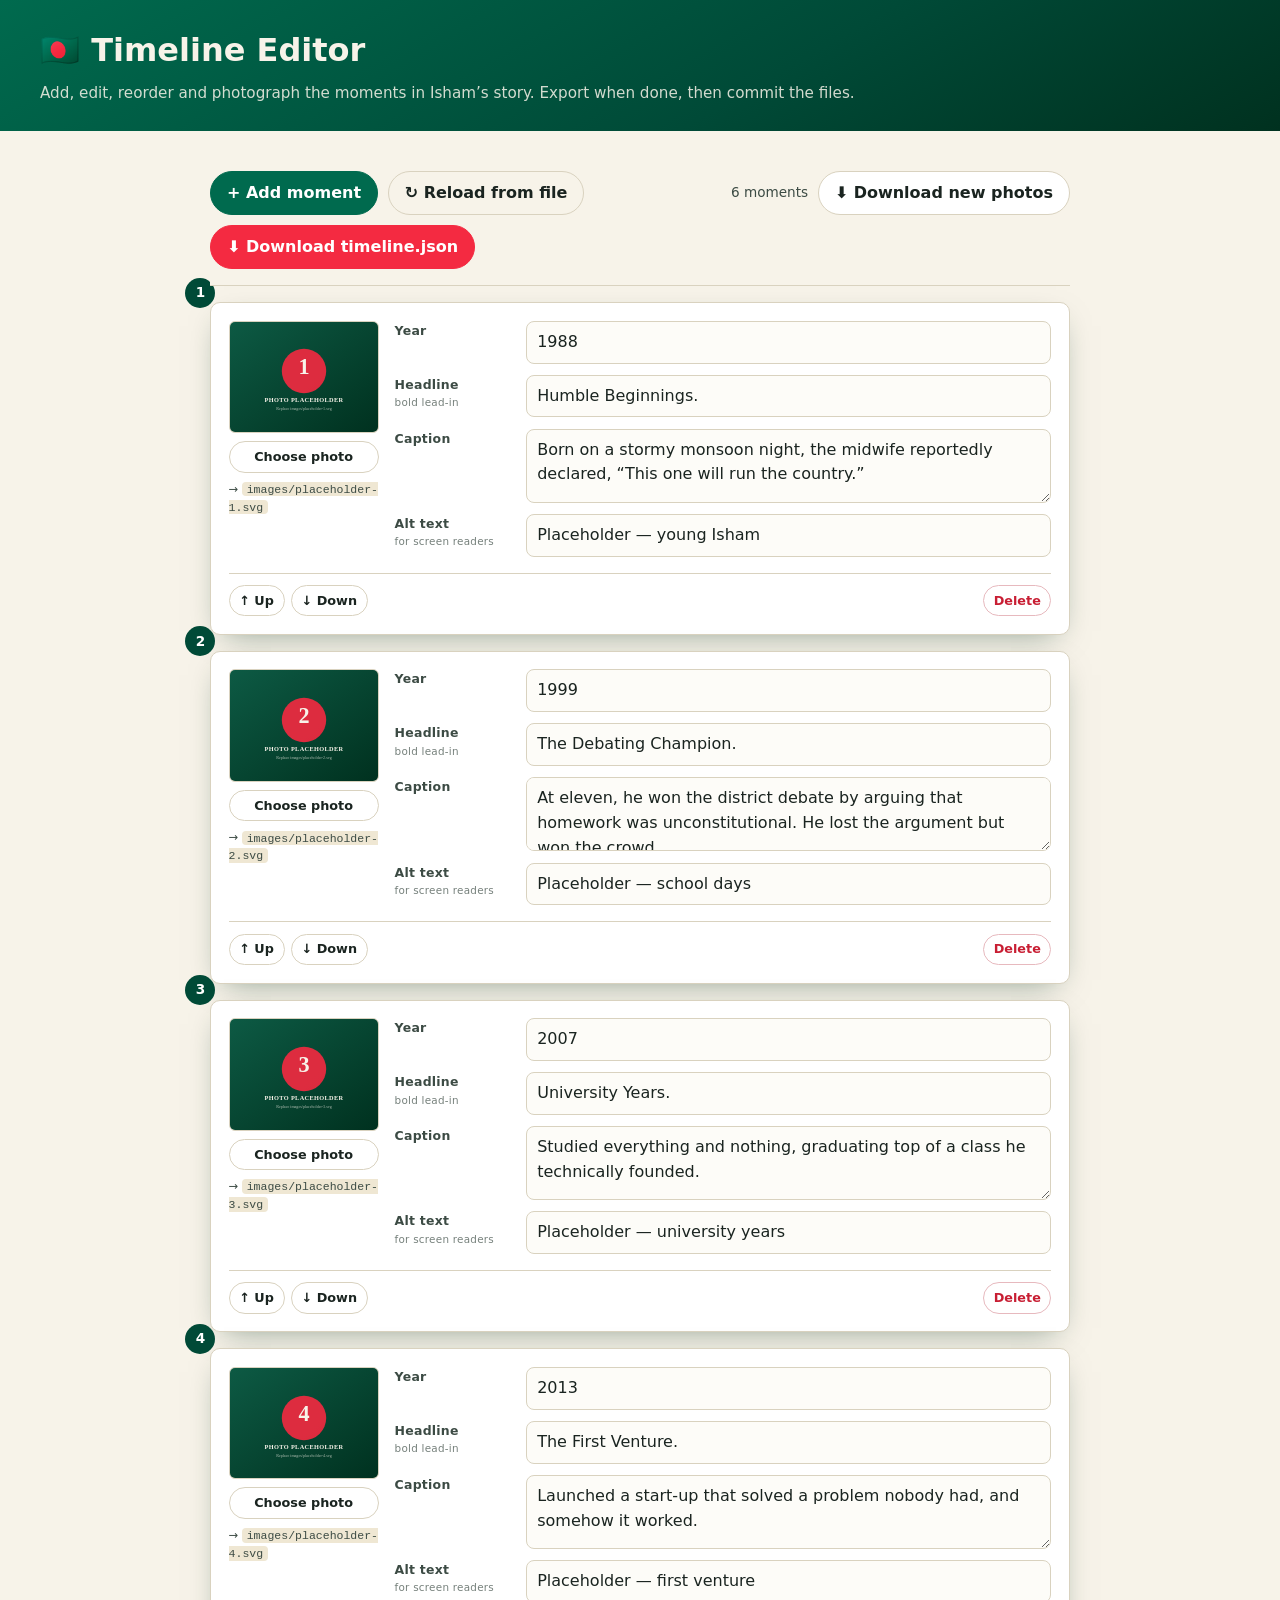
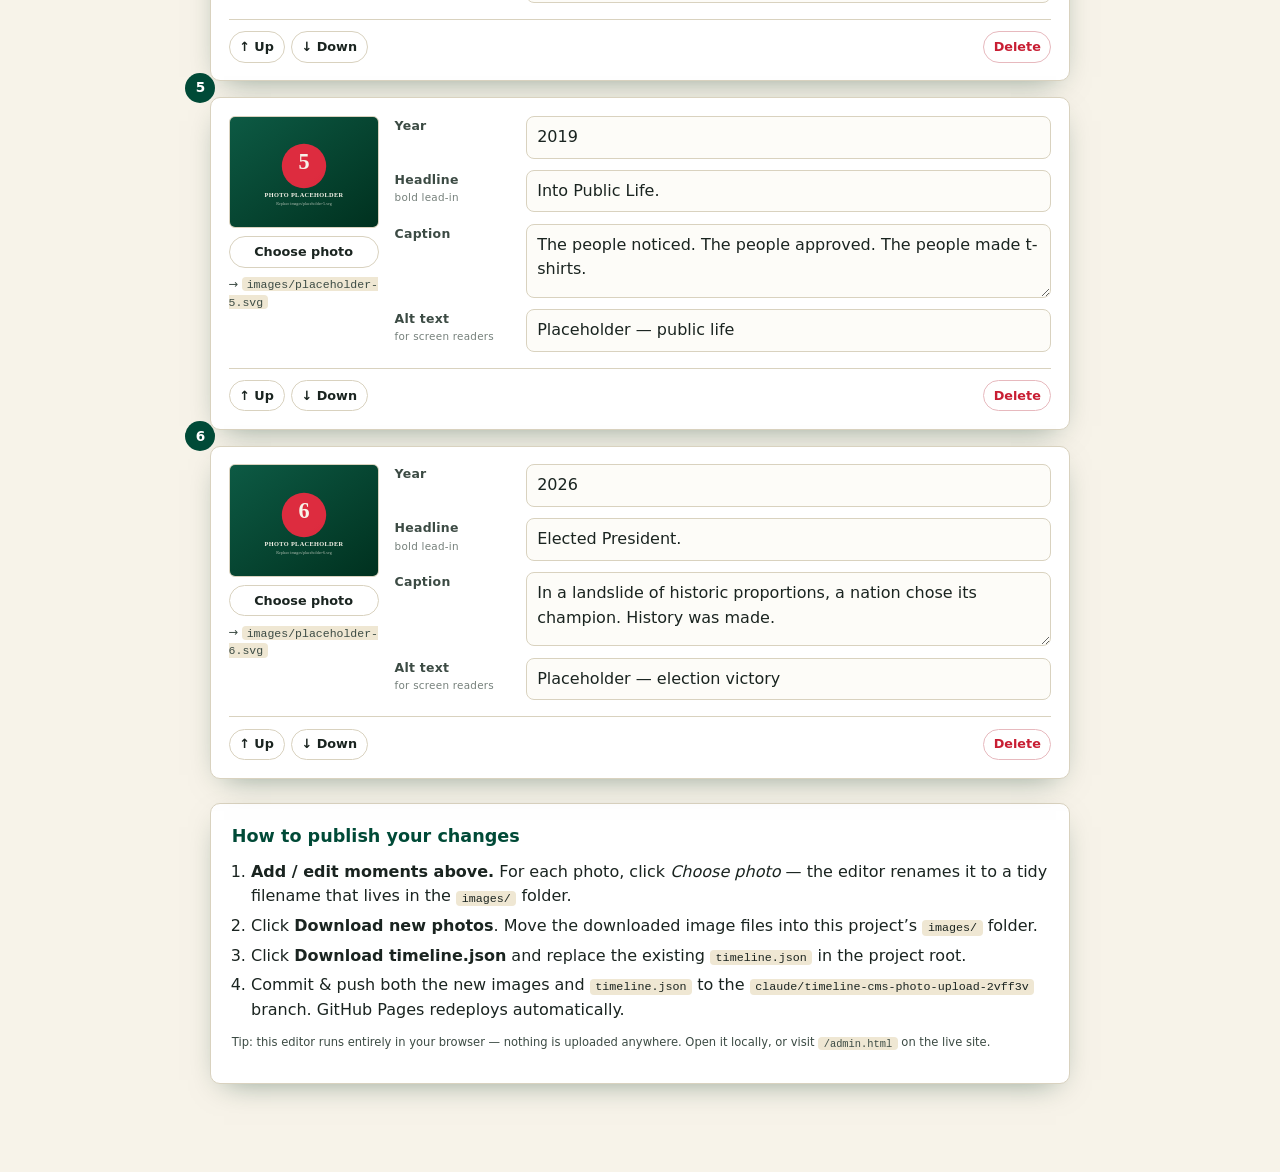
==== admin.html @ 909ac37f "Add JSON-driven timeline with in-browser photo/caption editor Move timeline content into timeline.js" ====
<!DOCTYPE html>
<html lang="en">
<head>
  <meta charset="UTF-8" />
  <meta name="viewport" content="width=device-width, initial-scale=1.0" />
  <title>Timeline Editor — President Isham</title>
  <style>
    :root {
      --green: #006a4e;
      --green-deep: #004a37;
      --green-dark: #00311f;
      --red: #f42a41;
      --red-deep: #c81e33;
      --cream: #f7f3e9;
      --paper: #efe7d3;
      --ink: #1a2420;
      --ink-soft: #3c4b44;
      --gold: #d9b25a;
      --line: #d9d2bf;
      --radius: 10px;
      --shadow: 0 10px 30px -14px rgba(0, 49, 31, 0.5);
    }
    * { box-sizing: border-box; }
    body {
      margin: 0;
      font-family: "Inter", system-ui, -apple-system, sans-serif;
      color: var(--ink);
      background: var(--cream);
      line-height: 1.55;
    }
    header {
      background: linear-gradient(150deg, var(--green) 0%, var(--green-deep) 60%, var(--green-dark) 100%);
      color: var(--cream);
      padding: 1.6rem clamp(1rem, 4vw, 2.5rem);
    }
    header h1 { margin: 0; font-size: clamp(1.4rem, 4vw, 2rem); }
    header p { margin: 0.4rem 0 0; color: rgba(247,243,233,0.85); font-size: 0.95rem; }
    .wrap { max-width: 940px; margin: 0 auto; padding: 1.5rem clamp(1rem, 4vw, 2.5rem) 4rem; }

    .toolbar {
      position: sticky; top: 0; z-index: 10;
      display: flex; flex-wrap: wrap; gap: 0.6rem; align-items: center;
      background: var(--cream);
      padding: 1rem 0;
      border-bottom: 1px solid var(--line);
    }
    .toolbar .spacer { flex: 1; }
    .status { font-size: 0.85rem; color: var(--ink-soft); }

    button {
      font: inherit; font-weight: 600;
      border: 1px solid var(--line);
      background: #fff; color: var(--ink);
      padding: 0.55rem 1rem; border-radius: 999px;
      cursor: pointer; transition: transform 0.15s, background 0.2s, border-color 0.2s;
    }
    button:hover { transform: translateY(-1px); }
    button.primary { background: var(--red); border-color: var(--red); color: #fff; }
    button.primary:hover { background: var(--red-deep); }
    button.green { background: var(--green); border-color: var(--green); color: #fff; }
    button.green:hover { background: var(--green-deep); }
    button.ghost { background: transparent; }
    button.tiny { padding: 0.3rem 0.6rem; font-size: 0.8rem; }
    button.danger { color: var(--red-deep); border-color: #e7b9be; }
    button.danger:hover { background: #fbe9eb; }

    .card {
      background: #fff;
      border: 1px solid var(--line);
      border-radius: var(--radius);
      box-shadow: var(--shadow);
      padding: 1.1rem;
      margin: 1rem 0;
      display: grid;
      grid-template-columns: 150px 1fr;
      gap: 1rem;
    }
    .card__num {
      position: absolute; margin: -1.6rem 0 0 -1.6rem;
      background: var(--green-deep); color: #fff;
      width: 30px; height: 30px; border-radius: 50%;
      display: grid; place-items: center; font-size: 0.85rem; font-weight: 700;
    }
    .photoCol { display: flex; flex-direction: column; gap: 0.5rem; }
    .thumb {
      width: 100%; aspect-ratio: 4/3; object-fit: cover;
      border-radius: 6px; background: var(--paper);
      border: 1px solid var(--line);
    }
    .thumb--empty { display: grid; place-items: center; color: var(--ink-soft); font-size: 0.8rem; text-align: center; padding: 0.5rem; }
    .fields { display: grid; gap: 0.7rem; }
    .row { display: grid; gap: 0.7rem; grid-template-columns: 120px 1fr; }
    label { font-size: 0.78rem; font-weight: 600; color: var(--ink-soft); letter-spacing: 0.02em; }
    label small { display: block; font-weight: 400; opacity: 0.7; }
    input[type="text"], textarea {
      width: 100%; font: inherit;
      border: 1px solid var(--line); border-radius: 8px;
      padding: 0.5rem 0.65rem; background: #fdfcf8; color: var(--ink);
    }
    input:focus, textarea:focus { outline: 2px solid var(--green-soft, #1c8768); border-color: transparent; }
    textarea { min-height: 74px; resize: vertical; }
    .card__actions { grid-column: 1 / -1; display: flex; gap: 0.4rem; flex-wrap: wrap; border-top: 1px solid var(--line); padding-top: 0.7rem; }
    .card__actions .spacer { flex: 1; }
    .filenote { font-size: 0.72rem; color: var(--ink-soft); word-break: break-all; }
    .filenote code { background: var(--paper); padding: 0.05rem 0.3rem; border-radius: 4px; }

    .panel {
      background: #fff; border: 1px solid var(--line); border-radius: var(--radius);
      box-shadow: var(--shadow); padding: 1.2rem 1.3rem; margin: 1.5rem 0;
    }
    .panel h2 { margin: 0 0 0.6rem; font-size: 1.1rem; color: var(--green-deep); }
    .panel ol { margin: 0.4rem 0 0; padding-left: 1.2rem; }
    .panel li { margin: 0.3rem 0; }
    .panel code { background: var(--paper); padding: 0.05rem 0.35rem; border-radius: 4px; font-size: 0.9em; }
    .warn { color: var(--red-deep); font-weight: 600; }

    @media (max-width: 640px) {
      .card { grid-template-columns: 1fr; }
      .row { grid-template-columns: 1fr; }
    }
  </style>
</head>
<body>
  <header>
    <h1>🇧🇩 Timeline Editor</h1>
    <p>Add, edit, reorder and photograph the moments in Isham’s story. Export when done, then commit the files.</p>
  </header>

  <div class="wrap">
    <div class="toolbar">
      <button class="green" id="addBtn">+ Add moment</button>
      <button id="reloadBtn" class="ghost">↻ Reload from file</button>
      <span class="spacer"></span>
      <span class="status" id="status"></span>
      <button id="dlPhotos">⬇ Download new photos</button>
      <button class="primary" id="dlJson">⬇ Download timeline.json</button>
    </div>

    <div id="entries"></div>

    <div class="panel">
      <h2>How to publish your changes</h2>
      <ol>
        <li><strong>Add / edit moments above.</strong> For each photo, click <em>Choose photo</em> — the editor renames it to a tidy filename that lives in the <code>images/</code> folder.</li>
        <li>Click <strong>Download new photos</strong>. Move the downloaded image files into this project’s <code>images/</code> folder.</li>
        <li>Click <strong>Download timeline.json</strong> and replace the existing <code>timeline.json</code> in the project root.</li>
        <li>Commit &amp; push both the new images and <code>timeline.json</code> to the
          <code>claude/timeline-cms-photo-upload-2vff3v</code> branch. GitHub Pages redeploys automatically.</li>
      </ol>
      <p class="filenote">Tip: this editor runs entirely in your browser — nothing is uploaded anywhere. Open it locally, or visit <code>/admin.html</code> on the live site.</p>
    </div>
  </div>

  <script>
  (function () {
    "use strict";

    var entriesEl = document.getElementById("entries");
    var statusEl = document.getElementById("status");
    var state = [];

    function setStatus(msg) { statusEl.textContent = msg; }

    function slugify(s) {
      return String(s || "")
        .toLowerCase()
        .replace(/[^a-z0-9]+/g, "-")
        .replace(/^-+|-+$/g, "")
        .slice(0, 40) || "photo";
    }

    function extFromName(name) {
      var m = /\.([a-z0-9]+)$/i.exec(name || "");
      return m ? m[1].toLowerCase() : "jpg";
    }

    function basename(path) {
      return String(path || "").split("/").pop();
    }

    // ---- rendering the editor ----
    function makeCard(entry, index) {
      var card = document.createElement("div");
      card.className = "card";
      card.style.position = "relative";

      var previewSrc = entry._objectUrl || entry.image || "";
      var thumb = previewSrc
        ? '<img class="thumb" src="' + previewSrc + '" alt="preview" />'
        : '<div class="thumb thumb--empty">No photo yet</div>';

      card.innerHTML =
        '<div class="card__num">' + (index + 1) + '</div>' +
        '<div class="photoCol">' +
          thumb +
          '<button class="tiny" data-act="pick">Choose photo</button>' +
          '<input type="file" accept="image/*" hidden />' +
          '<div class="filenote">→ <code>' + (entry.image || "no image set") + '</code></div>' +
        '</div>' +
        '<div class="fields">' +
          '<div class="row"><label>Year</label><input type="text" data-field="year" value="' + esc(entry.year) + '" placeholder="e.g. 2026" /></div>' +
          '<div class="row"><label>Headline<small>bold lead-in</small></label><input type="text" data-field="title" value="' + esc(entry.title) + '" placeholder="e.g. Elected President." /></div>' +
          '<div class="row"><label>Caption</label><textarea data-field="caption" placeholder="The story of this moment…">' + esc(entry.caption) + '</textarea></div>' +
          '<div class="row"><label>Alt text<small>for screen readers</small></label><input type="text" data-field="alt" value="' + esc(entry.alt) + '" placeholder="Describe the photo" /></div>' +
        '</div>' +
        '<div class="card__actions">' +
          '<button class="tiny" data-act="up">↑ Up</button>' +
          '<button class="tiny" data-act="down">↓ Down</button>' +
          '<span class="spacer"></span>' +
          '<button class="tiny danger" data-act="delete">Delete</button>' +
        '</div>';

      // wire field inputs
      card.querySelectorAll("[data-field]").forEach(function (inp) {
        inp.addEventListener("input", function () {
          entry[inp.getAttribute("data-field")] = inp.value;
        });
      });

      var fileInput = card.querySelector('input[type="file"]');
      card.querySelector('[data-act="pick"]').addEventListener("click", function () {
        fileInput.click();
      });
      fileInput.addEventListener("change", function () {
        var file = fileInput.files && fileInput.files[0];
        if (!file) return;
        if (entry._objectUrl) URL.revokeObjectURL(entry._objectUrl);
        entry._file = file;
        entry._objectUrl = URL.createObjectURL(file);
        var base = slugify((entry.year ? entry.year + "-" : "") + (entry.title || "moment-" + (index + 1)));
        entry.image = "images/" + base + "." + extFromName(file.name);
        if (!entry.alt) entry.alt = entry.title || "Timeline photo";
        render();
      });

      card.querySelector('[data-act="up"]').addEventListener("click", function () { move(index, -1); });
      card.querySelector('[data-act="down"]').addEventListener("click", function () { move(index, 1); });
      card.querySelector('[data-act="delete"]').addEventListener("click", function () {
        if (confirm("Delete this moment?")) { state.splice(index, 1); render(); }
      });

      return card;
    }

    function esc(s) {
      return String(s == null ? "" : s)
        .replace(/&/g, "&amp;").replace(/</g, "&lt;").replace(/>/g, "&gt;")
        .replace(/"/g, "&quot;");
    }

    function move(index, dir) {
      var to = index + dir;
      if (to < 0 || to >= state.length) return;
      var tmp = state[index]; state[index] = state[to]; state[to] = tmp;
      render();
    }

    function render() {
      // Preserve focus is nice-to-have; keep it simple and re-render fully.
      entriesEl.innerHTML = "";
      state.forEach(function (entry, i) { entriesEl.appendChild(makeCard(entry, i)); });
      setStatus(state.length + " moment" + (state.length === 1 ? "" : "s"));
    }

    // ---- data in/out ----
    function addEntry() {
      state.push({ year: "", title: "", caption: "", alt: "", image: "", _file: null, _objectUrl: null });
      render();
      entriesEl.lastChild.scrollIntoView({ behavior: "smooth", block: "center" });
    }

    function load() {
      setStatus("Loading…");
      fetch("timeline.json", { cache: "no-cache" })
        .then(function (r) { if (!r.ok) throw new Error("HTTP " + r.status); return r.json(); })
        .then(function (data) {
          state = (Array.isArray(data) ? data : []).map(function (e) {
            return {
              year: e.year || "", title: e.title || "", caption: e.caption || "",
              alt: e.alt || "", image: e.image || "", _file: null, _objectUrl: null
            };
          });
          render();
        })
        .catch(function (err) {
          setStatus("Couldn’t load timeline.json — starting empty.");
          state = [];
          render();
          console.warn(err);
        });
    }

    function exportJson() {
      var out = state.map(function (e) {
        return { year: e.year, image: e.image, alt: e.alt, title: e.title, caption: e.caption };
      });
      // basic validation warnings
      var missing = out.filter(function (e) { return !e.image; }).length;
      if (missing) {
        if (!confirm(missing + " moment(s) have no photo set. Download anyway?")) return;
      }
      var names = out.map(function (e) { return e.image; }).filter(Boolean);
      var dupes = names.filter(function (n, i) { return names.indexOf(n) !== i; });
      if (dupes.length) {
        alert("Warning: two moments use the same image path (" + dupes[0] + "). Give them different photos/names or one will overwrite the other.");
      }
      var blob = new Blob([JSON.stringify(out, null, 2) + "\n"], { type: "application/json" });
      triggerDownload(blob, "timeline.json");
      setStatus("Downloaded timeline.json — replace the file in the project root.");
    }

    function downloadPhotos() {
      var withFiles = state.filter(function (e) { return e._file; });
      if (!withFiles.length) {
        alert("No new photos to download. Newly chosen photos appear here; existing images already in the repo don’t need re-downloading.");
        return;
      }
      var i = 0;
      (function next() {
        if (i >= withFiles.length) {
          setStatus("Downloaded " + withFiles.length + " photo(s) — move them into the images/ folder.");
          return;
        }
        var e = withFiles[i++];
        triggerDownload(e._file, basename(e.image));
        setTimeout(next, 400); // stagger so browsers don't block multiple downloads
      })();
    }

    function triggerDownload(blob, filename) {
      var url = URL.createObjectURL(blob);
      var a = document.createElement("a");
      a.href = url; a.download = filename;
      document.body.appendChild(a); a.click();
      document.body.removeChild(a);
      setTimeout(function () { URL.revokeObjectURL(url); }, 1000);
    }

    document.getElementById("addBtn").addEventListener("click", addEntry);
    document.getElementById("reloadBtn").addEventListener("click", function () {
      if (confirm("Reload from timeline.json? Unsaved edits will be lost.")) load();
    });
    document.getElementById("dlJson").addEventListener("click", exportJson);
    document.getElementById("dlPhotos").addEventListener("click", downloadPhotos);

    load();
  })();
  </script>
</body>
</html>
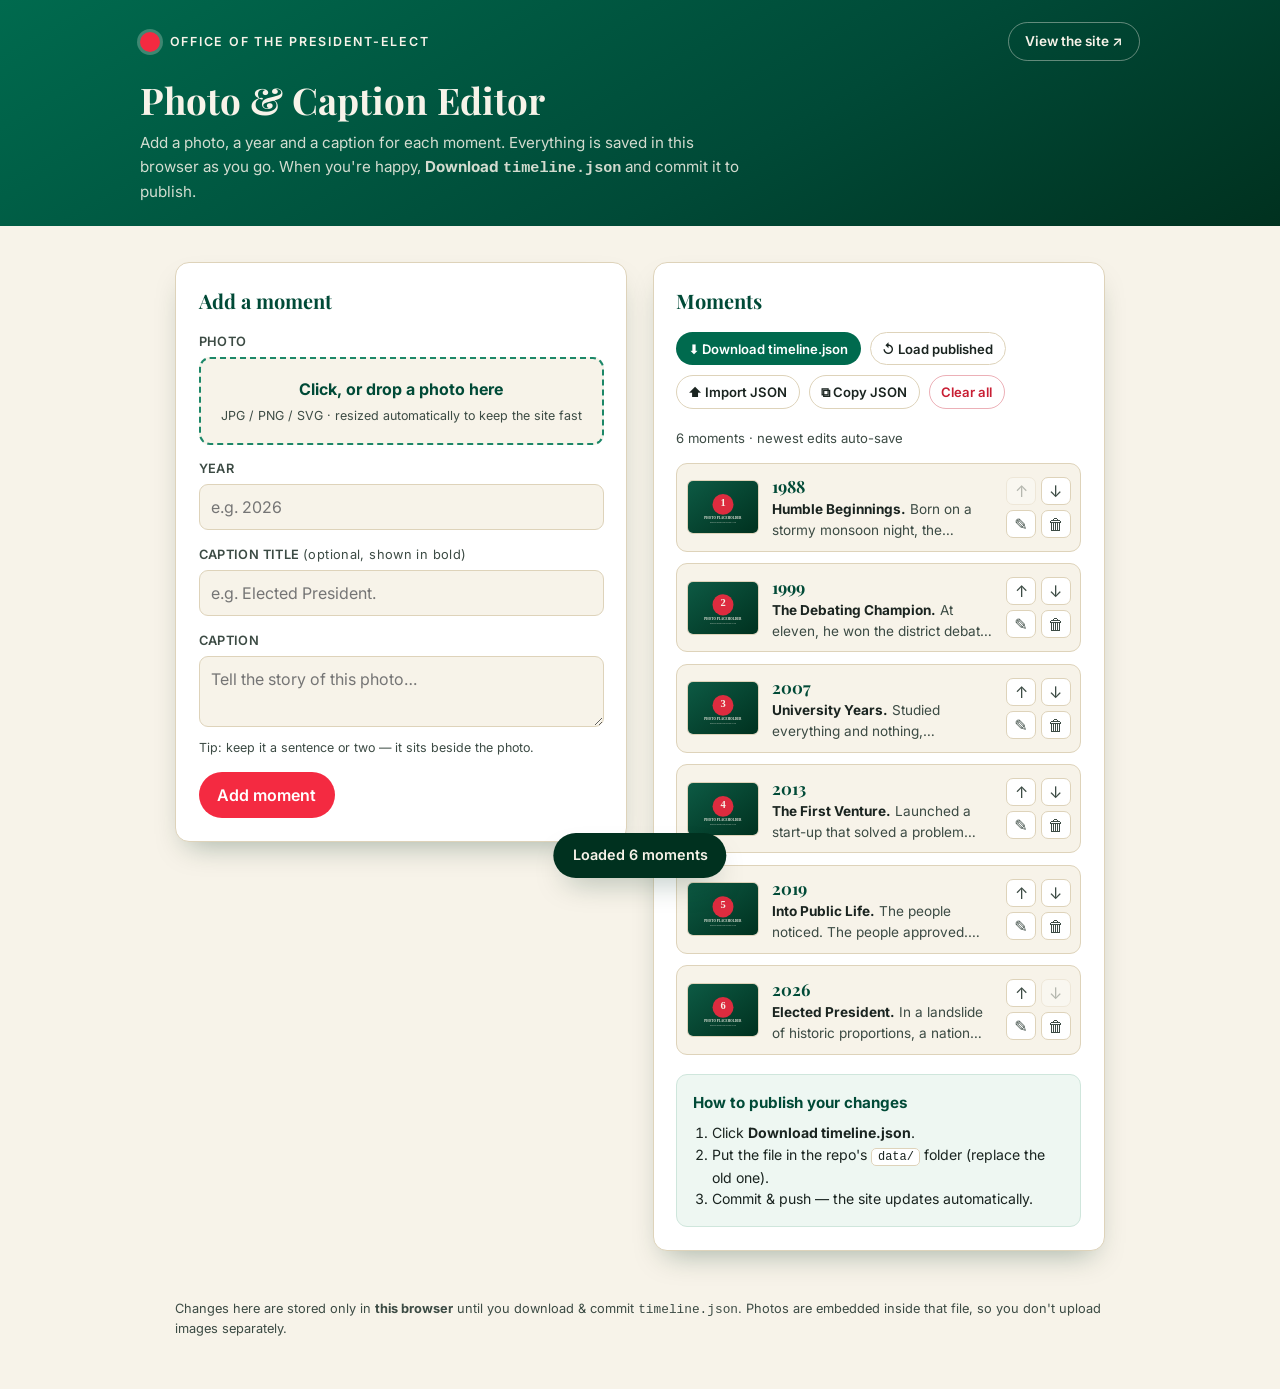
==== commit c81d65d2: "Add photo/caption CMS editor for the timeline Introduce a no-code content editor (admin.html) for ma" ====
--- a/admin.html
+++ b/admin.html
@@ -3,347 +3,521 @@
 <head>
   <meta charset="UTF-8" />
   <meta name="viewport" content="width=device-width, initial-scale=1.0" />
-  <title>Timeline Editor — President Isham</title>
+  <title>Photo &amp; Caption Editor — President Isham</title>
+  <meta name="robots" content="noindex" />
+  <link rel="preconnect" href="https://fonts.googleapis.com" />
+  <link rel="preconnect" href="https://fonts.gstatic.com" crossorigin />
+  <link href="https://fonts.googleapis.com/css2?family=Playfair+Display:wght@700;900&family=Inter:wght@300;400;500;600;700&display=swap" rel="stylesheet" />
   <style>
     :root {
-      --green: #006a4e;
-      --green-deep: #004a37;
-      --green-dark: #00311f;
-      --red: #f42a41;
-      --red-deep: #c81e33;
-      --cream: #f7f3e9;
-      --paper: #efe7d3;
-      --ink: #1a2420;
-      --ink-soft: #3c4b44;
-      --gold: #d9b25a;
-      --line: #d9d2bf;
-      --radius: 10px;
-      --shadow: 0 10px 30px -14px rgba(0, 49, 31, 0.5);
+      --green: #006a4e; --green-deep: #004a37; --green-dark: #00311f; --green-soft: #1c8768;
+      --red: #f42a41; --red-deep: #c81e33;
+      --cream: #f7f3e9; --paper: #efe7d3; --ink: #1a2420; --ink-soft: #3c4b44; --gold: #d9b25a;
+      --line: #ded3ba;
+      --shadow-md: 0 14px 30px -12px rgba(0, 49, 31, 0.35);
+      --ease: cubic-bezier(0.22, 1, 0.36, 1);
     }
     * { box-sizing: border-box; }
     body {
-      margin: 0;
-      font-family: "Inter", system-ui, -apple-system, sans-serif;
-      color: var(--ink);
-      background: var(--cream);
-      line-height: 1.55;
-    }
-    header {
+      margin: 0; font-family: "Inter", system-ui, sans-serif; color: var(--ink);
+      background: var(--cream); line-height: 1.55; -webkit-font-smoothing: antialiased;
+    }
+    h1, h2 { font-family: "Playfair Display", Georgia, serif; }
+    a { color: var(--green-deep); }
+    img { max-width: 100%; display: block; }
+
+    .topbar {
       background: linear-gradient(150deg, var(--green) 0%, var(--green-deep) 60%, var(--green-dark) 100%);
-      color: var(--cream);
-      padding: 1.6rem clamp(1rem, 4vw, 2.5rem);
-    }
-    header h1 { margin: 0; font-size: clamp(1.4rem, 4vw, 2rem); }
-    header p { margin: 0.4rem 0 0; color: rgba(247,243,233,0.85); font-size: 0.95rem; }
-    .wrap { max-width: 940px; margin: 0 auto; padding: 1.5rem clamp(1rem, 4vw, 2.5rem) 4rem; }
-
-    .toolbar {
-      position: sticky; top: 0; z-index: 10;
-      display: flex; flex-wrap: wrap; gap: 0.6rem; align-items: center;
-      background: var(--cream);
-      padding: 1rem 0;
-      border-bottom: 1px solid var(--line);
-    }
-    .toolbar .spacer { flex: 1; }
-    .status { font-size: 0.85rem; color: var(--ink-soft); }
-
-    button {
-      font: inherit; font-weight: 600;
-      border: 1px solid var(--line);
-      background: #fff; color: var(--ink);
-      padding: 0.55rem 1rem; border-radius: 999px;
-      cursor: pointer; transition: transform 0.15s, background 0.2s, border-color 0.2s;
-    }
-    button:hover { transform: translateY(-1px); }
-    button.primary { background: var(--red); border-color: var(--red); color: #fff; }
-    button.primary:hover { background: var(--red-deep); }
-    button.green { background: var(--green); border-color: var(--green); color: #fff; }
-    button.green:hover { background: var(--green-deep); }
-    button.ghost { background: transparent; }
-    button.tiny { padding: 0.3rem 0.6rem; font-size: 0.8rem; }
-    button.danger { color: var(--red-deep); border-color: #e7b9be; }
-    button.danger:hover { background: #fbe9eb; }
-
-    .card {
-      background: #fff;
-      border: 1px solid var(--line);
-      border-radius: var(--radius);
-      box-shadow: var(--shadow);
-      padding: 1.1rem;
-      margin: 1rem 0;
-      display: grid;
-      grid-template-columns: 150px 1fr;
-      gap: 1rem;
-    }
-    .card__num {
-      position: absolute; margin: -1.6rem 0 0 -1.6rem;
-      background: var(--green-deep); color: #fff;
-      width: 30px; height: 30px; border-radius: 50%;
-      display: grid; place-items: center; font-size: 0.85rem; font-weight: 700;
-    }
-    .photoCol { display: flex; flex-direction: column; gap: 0.5rem; }
-    .thumb {
-      width: 100%; aspect-ratio: 4/3; object-fit: cover;
-      border-radius: 6px; background: var(--paper);
-      border: 1px solid var(--line);
-    }
-    .thumb--empty { display: grid; place-items: center; color: var(--ink-soft); font-size: 0.8rem; text-align: center; padding: 0.5rem; }
-    .fields { display: grid; gap: 0.7rem; }
-    .row { display: grid; gap: 0.7rem; grid-template-columns: 120px 1fr; }
-    label { font-size: 0.78rem; font-weight: 600; color: var(--ink-soft); letter-spacing: 0.02em; }
-    label small { display: block; font-weight: 400; opacity: 0.7; }
+      color: var(--cream); padding: 1.4rem clamp(1rem, 4vw, 2.5rem);
+    }
+    .topbar__row { max-width: 1000px; margin: 0 auto; display: flex; align-items: center; justify-content: space-between; gap: 1rem; flex-wrap: wrap; }
+    .topbar__brand { display: inline-flex; align-items: center; gap: 0.6rem; font-size: 0.78rem; font-weight: 600; letter-spacing: 0.14em; text-transform: uppercase; }
+    .topbar__seal { width: 20px; height: 20px; border-radius: 50%; background: var(--red); box-shadow: 0 0 0 3px rgba(247,243,233,0.25); }
+    .topbar h1 { margin: 0.6rem 0 0.2rem; font-size: clamp(1.6rem, 4vw, 2.3rem); }
+    .topbar p { margin: 0; max-width: 60ch; color: rgba(247,243,233,0.85); font-size: 0.95rem; }
+    .topbar__view { font-size: 0.85rem; font-weight: 600; color: var(--cream); text-decoration: none; border: 1px solid rgba(247,243,233,0.4); border-radius: 999px; padding: 0.5rem 1rem; white-space: nowrap; }
+    .topbar__view:hover { background: rgba(247,243,233,0.12); }
+
+    .wrap { max-width: 1000px; margin: 0 auto; padding: clamp(1.2rem, 4vw, 2.2rem); display: grid; grid-template-columns: 1fr 1fr; gap: 1.6rem; align-items: start; }
+    @media (max-width: 820px) { .wrap { grid-template-columns: 1fr; } }
+
+    .card { background: #fff; border: 1px solid var(--line); border-radius: 14px; box-shadow: var(--shadow-md); padding: 1.4rem; }
+    .card h2 { margin: 0 0 1rem; font-size: 1.25rem; color: var(--green-deep); }
+
+    label { display: block; font-size: 0.8rem; font-weight: 600; letter-spacing: 0.03em; text-transform: uppercase; color: var(--ink-soft); margin: 0 0 0.35rem; }
     input[type="text"], textarea {
-      width: 100%; font: inherit;
-      border: 1px solid var(--line); border-radius: 8px;
-      padding: 0.5rem 0.65rem; background: #fdfcf8; color: var(--ink);
-    }
-    input:focus, textarea:focus { outline: 2px solid var(--green-soft, #1c8768); border-color: transparent; }
-    textarea { min-height: 74px; resize: vertical; }
-    .card__actions { grid-column: 1 / -1; display: flex; gap: 0.4rem; flex-wrap: wrap; border-top: 1px solid var(--line); padding-top: 0.7rem; }
-    .card__actions .spacer { flex: 1; }
-    .filenote { font-size: 0.72rem; color: var(--ink-soft); word-break: break-all; }
-    .filenote code { background: var(--paper); padding: 0.05rem 0.3rem; border-radius: 4px; }
-
-    .panel {
-      background: #fff; border: 1px solid var(--line); border-radius: var(--radius);
-      box-shadow: var(--shadow); padding: 1.2rem 1.3rem; margin: 1.5rem 0;
-    }
-    .panel h2 { margin: 0 0 0.6rem; font-size: 1.1rem; color: var(--green-deep); }
-    .panel ol { margin: 0.4rem 0 0; padding-left: 1.2rem; }
-    .panel li { margin: 0.3rem 0; }
-    .panel code { background: var(--paper); padding: 0.05rem 0.35rem; border-radius: 4px; font-size: 0.9em; }
-    .warn { color: var(--red-deep); font-weight: 600; }
-
-    @media (max-width: 640px) {
-      .card { grid-template-columns: 1fr; }
-      .row { grid-template-columns: 1fr; }
-    }
+      width: 100%; font: inherit; color: var(--ink); background: var(--cream);
+      border: 1px solid var(--line); border-radius: 9px; padding: 0.6rem 0.7rem; margin-bottom: 0.9rem;
+    }
+    input[type="text"]:focus, textarea:focus { outline: none; border-color: var(--green-soft); box-shadow: 0 0 0 3px rgba(28,135,104,0.15); }
+    textarea { resize: vertical; min-height: 70px; }
+    .hint { font-size: 0.78rem; color: var(--ink-soft); margin: -0.6rem 0 0.9rem; }
+
+    /* Dropzone */
+    .drop {
+      border: 2px dashed var(--green-soft); border-radius: 11px; background: var(--cream);
+      padding: 1.1rem; text-align: center; cursor: pointer; transition: background 0.25s var(--ease), border-color 0.25s var(--ease);
+      margin-bottom: 0.9rem;
+    }
+    .drop:hover, .drop.is-over { background: #eef7f2; border-color: var(--green); }
+    .drop strong { color: var(--green-deep); }
+    .drop small { display: block; color: var(--ink-soft); margin-top: 0.25rem; font-size: 0.78rem; }
+    .drop input { display: none; }
+    .thumb { margin: 0 auto 0.9rem; max-width: 240px; }
+    .thumb img { border-radius: 8px; border: 1px solid var(--line); aspect-ratio: 4/3; object-fit: cover; }
+    .thumb__row { display: flex; gap: 0.5rem; justify-content: center; margin-top: 0.5rem; }
+
+    .btn { font: inherit; font-weight: 600; cursor: pointer; border: 1px solid transparent; border-radius: 999px; padding: 0.6rem 1.1rem; transition: transform 0.2s var(--ease), background 0.2s var(--ease); }
+    .btn:active { transform: translateY(1px); }
+    .btn--primary { background: var(--red); color: #fff; }
+    .btn--primary:hover { background: var(--red-deep); }
+    .btn--green { background: var(--green); color: #fff; }
+    .btn--green:hover { background: var(--green-deep); }
+    .btn--ghost { background: transparent; border-color: var(--line); color: var(--ink); }
+    .btn--ghost:hover { background: var(--cream); }
+    .btn--sm { padding: 0.35rem 0.7rem; font-size: 0.82rem; }
+    .btn--danger { color: var(--red-deep); border-color: rgba(200,30,51,0.35); background: transparent; }
+    .btn--danger:hover { background: #fdecee; }
+    .btn:disabled { opacity: 0.5; cursor: not-allowed; }
+
+    .form__actions { display: flex; gap: 0.6rem; flex-wrap: wrap; margin-top: 0.3rem; }
+
+    /* Entries list */
+    .entries { list-style: none; margin: 0; padding: 0; display: flex; flex-direction: column; gap: 0.7rem; }
+    .entry { display: grid; grid-template-columns: 72px 1fr auto; gap: 0.8rem; align-items: center; border: 1px solid var(--line); border-radius: 11px; padding: 0.6rem; background: var(--cream); }
+    .entry.is-editing { border-color: var(--green-soft); box-shadow: 0 0 0 3px rgba(28,135,104,0.15); }
+    .entry__thumb { width: 72px; height: 54px; object-fit: cover; border-radius: 6px; border: 1px solid var(--line); background: #fff; }
+    .entry__year { font-family: "Playfair Display", serif; font-weight: 700; color: var(--green-deep); font-size: 1.05rem; }
+    .entry__cap { font-size: 0.85rem; color: var(--ink-soft); display: -webkit-box; -webkit-line-clamp: 2; -webkit-box-orient: vertical; overflow: hidden; }
+    .entry__cap strong { color: var(--ink); }
+    .entry__btns { display: flex; flex-direction: column; gap: 0.3rem; }
+    .entry__btns .row { display: flex; gap: 0.3rem; }
+    .iconbtn { font: inherit; cursor: pointer; border: 1px solid var(--line); background: #fff; border-radius: 7px; width: 30px; height: 28px; line-height: 1; color: var(--ink-soft); }
+    .iconbtn:hover { background: var(--cream); color: var(--ink); }
+    .iconbtn:disabled { opacity: 0.35; cursor: not-allowed; }
+
+    .toolbar { display: flex; flex-wrap: wrap; gap: 0.6rem; margin-bottom: 1.2rem; }
+    .count { font-size: 0.82rem; color: var(--ink-soft); margin: 0 0 0.9rem; }
+
+    .publish { background: #eef7f2; border: 1px solid #cfe6dc; border-radius: 11px; padding: 1rem; margin-top: 1.2rem; font-size: 0.88rem; }
+    .publish h3 { margin: 0 0 0.5rem; font-size: 0.95rem; color: var(--green-deep); }
+    .publish ol { margin: 0.3rem 0 0; padding-left: 1.2rem; }
+    .publish code { background: #fff; border: 1px solid var(--line); border-radius: 5px; padding: 0.05rem 0.35rem; font-size: 0.85em; }
+
+    .toast { position: fixed; left: 50%; bottom: 1.4rem; transform: translateX(-50%) translateY(120%); background: var(--green-dark); color: var(--cream); padding: 0.7rem 1.2rem; border-radius: 999px; font-size: 0.9rem; font-weight: 600; box-shadow: var(--shadow-md); transition: transform 0.35s var(--ease); z-index: 50; }
+    .toast.is-show { transform: translateX(-50%) translateY(0); }
+
+    .foot { max-width: 1000px; margin: 0 auto; padding: 0 clamp(1.2rem,4vw,2.2rem) 2.5rem; color: var(--ink-soft); font-size: 0.8rem; }
+    .foot a { font-weight: 600; }
   </style>
 </head>
 <body>
-  <header>
-    <h1>🇧🇩 Timeline Editor</h1>
-    <p>Add, edit, reorder and photograph the moments in Isham’s story. Export when done, then commit the files.</p>
-  </header>
-
-  <div class="wrap">
-    <div class="toolbar">
-      <button class="green" id="addBtn">+ Add moment</button>
-      <button id="reloadBtn" class="ghost">↻ Reload from file</button>
-      <span class="spacer"></span>
-      <span class="status" id="status"></span>
-      <button id="dlPhotos">⬇ Download new photos</button>
-      <button class="primary" id="dlJson">⬇ Download timeline.json</button>
+  <div class="topbar">
+    <div class="topbar__row">
+      <span class="topbar__brand"><span class="topbar__seal"></span> Office of the President-Elect</span>
+      <a class="topbar__view" href="index.html" target="_blank" rel="noopener">View the site ↗</a>
     </div>
-
-    <div id="entries"></div>
-
-    <div class="panel">
-      <h2>How to publish your changes</h2>
-      <ol>
-        <li><strong>Add / edit moments above.</strong> For each photo, click <em>Choose photo</em> — the editor renames it to a tidy filename that lives in the <code>images/</code> folder.</li>
-        <li>Click <strong>Download new photos</strong>. Move the downloaded image files into this project’s <code>images/</code> folder.</li>
-        <li>Click <strong>Download timeline.json</strong> and replace the existing <code>timeline.json</code> in the project root.</li>
-        <li>Commit &amp; push both the new images and <code>timeline.json</code> to the
-          <code>claude/timeline-cms-photo-upload-2vff3v</code> branch. GitHub Pages redeploys automatically.</li>
-      </ol>
-      <p class="filenote">Tip: this editor runs entirely in your browser — nothing is uploaded anywhere. Open it locally, or visit <code>/admin.html</code> on the live site.</p>
+    <div style="max-width:1000px;margin:0 auto;">
+      <h1>Photo &amp; Caption Editor</h1>
+      <p>Add a photo, a year and a caption for each moment. Everything is saved in this browser as you go. When you're happy, <strong>Download <code>timeline.json</code></strong> and commit it to publish.</p>
     </div>
   </div>
+
+  <div class="wrap">
+    <!-- ============ FORM ============ -->
+    <section class="card" id="form-card">
+      <h2 id="form-title">Add a moment</h2>
+
+      <label for="file">Photo</label>
+      <div class="drop" id="drop" role="button" tabindex="0" aria-label="Upload a photo">
+        <strong>Click, or drop a photo here</strong>
+        <small>JPG / PNG / SVG · resized automatically to keep the site fast</small>
+        <input type="file" id="file" accept="image/*" />
+      </div>
+      <div class="thumb" id="thumb" hidden>
+        <img id="thumb-img" alt="Selected photo preview" />
+        <div class="thumb__row">
+          <button type="button" class="btn btn--ghost btn--sm" id="thumb-remove">Remove photo</button>
+        </div>
+      </div>
+
+      <label for="year">Year</label>
+      <input type="text" id="year" placeholder="e.g. 2026" inputmode="numeric" />
+
+      <label for="title">Caption title <span style="text-transform:none;font-weight:400;">(optional, shown in bold)</span></label>
+      <input type="text" id="title" placeholder="e.g. Elected President." />
+
+      <label for="caption">Caption</label>
+      <textarea id="caption" placeholder="Tell the story of this photo…"></textarea>
+      <p class="hint">Tip: keep it a sentence or two — it sits beside the photo.</p>
+
+      <div class="form__actions">
+        <button type="button" class="btn btn--primary" id="save">Add moment</button>
+        <button type="button" class="btn btn--ghost" id="cancel" hidden>Cancel edit</button>
+      </div>
+    </section>
+
+    <!-- ============ LIST ============ -->
+    <section class="card">
+      <h2>Moments</h2>
+      <div class="toolbar">
+        <button type="button" class="btn btn--green btn--sm" id="download">⬇ Download timeline.json</button>
+        <button type="button" class="btn btn--ghost btn--sm" id="load">↺ Load published</button>
+        <button type="button" class="btn btn--ghost btn--sm" id="import">⬆ Import JSON</button>
+        <button type="button" class="btn btn--ghost btn--sm" id="copy">⧉ Copy JSON</button>
+        <button type="button" class="btn btn--danger btn--sm" id="clear">Clear all</button>
+        <input type="file" id="import-file" accept="application/json,.json" hidden />
+      </div>
+      <p class="count" id="count">No moments yet.</p>
+      <ul class="entries" id="entries"></ul>
+
+      <div class="publish">
+        <h3>How to publish your changes</h3>
+        <ol>
+          <li>Click <strong>Download timeline.json</strong>.</li>
+          <li>Put the file in the repo's <code>data/</code> folder (replace the old one).</li>
+          <li>Commit &amp; push — the site updates automatically.</li>
+        </ol>
+      </div>
+    </section>
+  </div>
+
+  <div class="foot">
+    <p>Changes here are stored only in <strong>this browser</strong> until you download &amp; commit <code>timeline.json</code>. Photos are embedded inside that file, so you don't upload images separately.</p>
+  </div>
+
+  <div class="toast" id="toast"></div>
 
   <script>
   (function () {
     "use strict";
 
-    var entriesEl = document.getElementById("entries");
-    var statusEl = document.getElementById("status");
-    var state = [];
-
-    function setStatus(msg) { statusEl.textContent = msg; }
-
-    function slugify(s) {
-      return String(s || "")
-        .toLowerCase()
-        .replace(/[^a-z0-9]+/g, "-")
-        .replace(/^-+|-+$/g, "")
-        .slice(0, 40) || "photo";
-    }
-
-    function extFromName(name) {
-      var m = /\.([a-z0-9]+)$/i.exec(name || "");
-      return m ? m[1].toLowerCase() : "jpg";
-    }
-
-    function basename(path) {
-      return String(path || "").split("/").pop();
-    }
-
-    // ---- rendering the editor ----
-    function makeCard(entry, index) {
-      var card = document.createElement("div");
-      card.className = "card";
-      card.style.position = "relative";
-
-      var previewSrc = entry._objectUrl || entry.image || "";
-      var thumb = previewSrc
-        ? '<img class="thumb" src="' + previewSrc + '" alt="preview" />'
-        : '<div class="thumb thumb--empty">No photo yet</div>';
-
-      card.innerHTML =
-        '<div class="card__num">' + (index + 1) + '</div>' +
-        '<div class="photoCol">' +
-          thumb +
-          '<button class="tiny" data-act="pick">Choose photo</button>' +
-          '<input type="file" accept="image/*" hidden />' +
-          '<div class="filenote">→ <code>' + (entry.image || "no image set") + '</code></div>' +
-        '</div>' +
-        '<div class="fields">' +
-          '<div class="row"><label>Year</label><input type="text" data-field="year" value="' + esc(entry.year) + '" placeholder="e.g. 2026" /></div>' +
-          '<div class="row"><label>Headline<small>bold lead-in</small></label><input type="text" data-field="title" value="' + esc(entry.title) + '" placeholder="e.g. Elected President." /></div>' +
-          '<div class="row"><label>Caption</label><textarea data-field="caption" placeholder="The story of this moment…">' + esc(entry.caption) + '</textarea></div>' +
-          '<div class="row"><label>Alt text<small>for screen readers</small></label><input type="text" data-field="alt" value="' + esc(entry.alt) + '" placeholder="Describe the photo" /></div>' +
-        '</div>' +
-        '<div class="card__actions">' +
-          '<button class="tiny" data-act="up">↑ Up</button>' +
-          '<button class="tiny" data-act="down">↓ Down</button>' +
-          '<span class="spacer"></span>' +
-          '<button class="tiny danger" data-act="delete">Delete</button>' +
-        '</div>';
-
-      // wire field inputs
-      card.querySelectorAll("[data-field]").forEach(function (inp) {
-        inp.addEventListener("input", function () {
-          entry[inp.getAttribute("data-field")] = inp.value;
-        });
-      });
-
-      var fileInput = card.querySelector('input[type="file"]');
-      card.querySelector('[data-act="pick"]').addEventListener("click", function () {
-        fileInput.click();
-      });
-      fileInput.addEventListener("change", function () {
-        var file = fileInput.files && fileInput.files[0];
-        if (!file) return;
-        if (entry._objectUrl) URL.revokeObjectURL(entry._objectUrl);
-        entry._file = file;
-        entry._objectUrl = URL.createObjectURL(file);
-        var base = slugify((entry.year ? entry.year + "-" : "") + (entry.title || "moment-" + (index + 1)));
-        entry.image = "images/" + base + "." + extFromName(file.name);
-        if (!entry.alt) entry.alt = entry.title || "Timeline photo";
-        render();
-      });
-
-      card.querySelector('[data-act="up"]').addEventListener("click", function () { move(index, -1); });
-      card.querySelector('[data-act="down"]').addEventListener("click", function () { move(index, 1); });
-      card.querySelector('[data-act="delete"]').addEventListener("click", function () {
-        if (confirm("Delete this moment?")) { state.splice(index, 1); render(); }
-      });
-
-      return card;
-    }
-
-    function esc(s) {
-      return String(s == null ? "" : s)
-        .replace(/&/g, "&amp;").replace(/</g, "&lt;").replace(/>/g, "&gt;")
-        .replace(/"/g, "&quot;");
-    }
-
-    function move(index, dir) {
-      var to = index + dir;
-      if (to < 0 || to >= state.length) return;
-      var tmp = state[index]; state[index] = state[to]; state[to] = tmp;
-      render();
-    }
-
-    function render() {
-      // Preserve focus is nice-to-have; keep it simple and re-render fully.
-      entriesEl.innerHTML = "";
-      state.forEach(function (entry, i) { entriesEl.appendChild(makeCard(entry, i)); });
-      setStatus(state.length + " moment" + (state.length === 1 ? "" : "s"));
-    }
-
-    // ---- data in/out ----
-    function addEntry() {
-      state.push({ year: "", title: "", caption: "", alt: "", image: "", _file: null, _objectUrl: null });
-      render();
-      entriesEl.lastChild.scrollIntoView({ behavior: "smooth", block: "center" });
-    }
-
+    var WORKING_KEY = "isham.timeline.working";
+    var PREVIEW_KEY = "isham.timeline.preview";
+    var MAX_DIM = 1400;      // px — longest edge of stored photos
+    var JPEG_Q = 0.82;
+
+    var state = { entries: [] };
+    var editIndex = -1;      // -1 = adding new
+    var pendingImage = "";   // data URL or path for the entry being edited
+
+    // ---------- elements ----------
+    var $ = function (id) { return document.getElementById(id); };
+    var entriesEl = $("entries"), countEl = $("count");
+    var yearEl = $("year"), titleEl = $("title"), captionEl = $("caption");
+    var thumbWrap = $("thumb"), thumbImg = $("thumb-img");
+    var formTitle = $("form-title"), saveBtn = $("save"), cancelBtn = $("cancel");
+    var dropEl = $("drop"), fileEl = $("file");
+
+    // ---------- persistence ----------
+    function save() {
+      try {
+        localStorage.setItem(WORKING_KEY, JSON.stringify(state));
+        // keep the live-site preview in sync so "View the site" reflects edits
+        localStorage.setItem(PREVIEW_KEY, JSON.stringify(state));
+      } catch (e) {
+        toast("⚠ Couldn't save — storage may be full");
+      }
+    }
     function load() {
-      setStatus("Loading…");
-      fetch("timeline.json", { cache: "no-cache" })
-        .then(function (r) { if (!r.ok) throw new Error("HTTP " + r.status); return r.json(); })
-        .then(function (data) {
-          state = (Array.isArray(data) ? data : []).map(function (e) {
-            return {
-              year: e.year || "", title: e.title || "", caption: e.caption || "",
-              alt: e.alt || "", image: e.image || "", _file: null, _objectUrl: null
-            };
-          });
-          render();
-        })
-        .catch(function (err) {
-          setStatus("Couldn’t load timeline.json — starting empty.");
-          state = [];
-          render();
-          console.warn(err);
-        });
-    }
-
-    function exportJson() {
-      var out = state.map(function (e) {
-        return { year: e.year, image: e.image, alt: e.alt, title: e.title, caption: e.caption };
-      });
-      // basic validation warnings
-      var missing = out.filter(function (e) { return !e.image; }).length;
-      if (missing) {
-        if (!confirm(missing + " moment(s) have no photo set. Download anyway?")) return;
-      }
-      var names = out.map(function (e) { return e.image; }).filter(Boolean);
-      var dupes = names.filter(function (n, i) { return names.indexOf(n) !== i; });
-      if (dupes.length) {
-        alert("Warning: two moments use the same image path (" + dupes[0] + "). Give them different photos/names or one will overwrite the other.");
-      }
-      var blob = new Blob([JSON.stringify(out, null, 2) + "\n"], { type: "application/json" });
-      triggerDownload(blob, "timeline.json");
-      setStatus("Downloaded timeline.json — replace the file in the project root.");
-    }
-
-    function downloadPhotos() {
-      var withFiles = state.filter(function (e) { return e._file; });
-      if (!withFiles.length) {
-        alert("No new photos to download. Newly chosen photos appear here; existing images already in the repo don’t need re-downloading.");
+      try {
+        var raw = localStorage.getItem(WORKING_KEY);
+        if (raw) { state = JSON.parse(raw); if (!state.entries) state.entries = []; }
+      } catch (e) { state = { entries: [] }; }
+    }
+
+    // ---------- toast ----------
+    var toastEl = $("toast"), toastTimer;
+    function toast(msg) {
+      toastEl.textContent = msg;
+      toastEl.classList.add("is-show");
+      clearTimeout(toastTimer);
+      toastTimer = setTimeout(function () { toastEl.classList.remove("is-show"); }, 2400);
+    }
+
+    // ---------- image handling ----------
+    function processFile(file) {
+      if (!file || !/^image\//.test(file.type)) { toast("Please choose an image file"); return; }
+      // SVGs / tiny files: embed as-is (canvas can't reliably rasterize SVG everywhere)
+      if (file.type === "image/svg+xml") {
+        var r = new FileReader();
+        r.onload = function () { setPendingImage(r.result); };
+        r.readAsDataURL(file);
         return;
       }
-      var i = 0;
-      (function next() {
-        if (i >= withFiles.length) {
-          setStatus("Downloaded " + withFiles.length + " photo(s) — move them into the images/ folder.");
-          return;
-        }
-        var e = withFiles[i++];
-        triggerDownload(e._file, basename(e.image));
-        setTimeout(next, 400); // stagger so browsers don't block multiple downloads
-      })();
-    }
-
-    function triggerDownload(blob, filename) {
+      var reader = new FileReader();
+      reader.onload = function () {
+        var img = new Image();
+        img.onload = function () {
+          var w = img.naturalWidth, h = img.naturalHeight;
+          var scale = Math.min(1, MAX_DIM / Math.max(w, h));
+          var cw = Math.round(w * scale), ch = Math.round(h * scale);
+          var canvas = document.createElement("canvas");
+          canvas.width = cw; canvas.height = ch;
+          canvas.getContext("2d").drawImage(img, 0, 0, cw, ch);
+          var out;
+          try { out = canvas.toDataURL("image/jpeg", JPEG_Q); }
+          catch (e) { out = reader.result; }
+          setPendingImage(out);
+        };
+        img.onerror = function () { setPendingImage(reader.result); };
+        img.src = reader.result;
+      };
+      reader.readAsDataURL(file);
+    }
+
+    function setPendingImage(dataUrl) {
+      pendingImage = dataUrl;
+      thumbImg.src = dataUrl;
+      thumbWrap.hidden = false;
+    }
+    function clearPendingImage() {
+      pendingImage = "";
+      thumbImg.removeAttribute("src");
+      thumbWrap.hidden = true;
+      fileEl.value = "";
+    }
+
+    // ---------- form ----------
+    function resetForm() {
+      editIndex = -1;
+      clearPendingImage();
+      yearEl.value = ""; titleEl.value = ""; captionEl.value = "";
+      formTitle.textContent = "Add a moment";
+      saveBtn.textContent = "Add moment";
+      cancelBtn.hidden = true;
+      $("form-card").classList.remove("is-editing");
+    }
+
+    function startEdit(i) {
+      var e = state.entries[i];
+      editIndex = i;
+      pendingImage = e.image || "";
+      if (pendingImage) { thumbImg.src = pendingImage; thumbWrap.hidden = false; }
+      else { clearPendingImage(); }
+      yearEl.value = e.year || "";
+      titleEl.value = e.title || "";
+      captionEl.value = e.caption || "";
+      formTitle.textContent = "Edit moment";
+      saveBtn.textContent = "Save changes";
+      cancelBtn.hidden = false;
+      window.scrollTo({ top: 0, behavior: "smooth" });
+      renderList();
+    }
+
+    function commit() {
+      var year = yearEl.value.trim();
+      var caption = captionEl.value.trim();
+      var title = titleEl.value.trim();
+      if (!year && !caption && !title && !pendingImage) { toast("Add a photo, year or caption first"); return; }
+
+      var entry = {
+        year: year,
+        title: title,
+        caption: caption,
+        image: pendingImage,
+        alt: title || ("Photo from " + (year || "the timeline"))
+      };
+
+      if (editIndex > -1) { state.entries[editIndex] = entry; toast("Moment updated"); }
+      else { state.entries.push(entry); toast("Moment added"); }
+      save();
+      resetForm();
+      renderList();
+    }
+
+    // ---------- list ----------
+    function capHtml(e) {
+      var parts = [];
+      if (e.title) parts.push("<strong>" + escapeHtml(e.title) + "</strong> ");
+      if (e.caption) parts.push(escapeHtml(e.caption));
+      if (!parts.length) parts.push("<em>No caption</em>");
+      return parts.join("");
+    }
+    function escapeHtml(s) {
+      return String(s == null ? "" : s).replace(/&/g,"&amp;").replace(/</g,"&lt;").replace(/>/g,"&gt;").replace(/"/g,"&quot;");
+    }
+
+    function renderList() {
+      entriesEl.innerHTML = "";
+      var n = state.entries.length;
+      countEl.textContent = n ? (n + " moment" + (n === 1 ? "" : "s") + " · newest edits auto-save") : "No moments yet.";
+
+      state.entries.forEach(function (e, i) {
+        var li = document.createElement("li");
+        li.className = "entry" + (i === editIndex ? " is-editing" : "");
+
+        var img = document.createElement("img");
+        img.className = "entry__thumb";
+        img.alt = ""; img.src = e.image || "";
+
+        var mid = document.createElement("div");
+        mid.innerHTML =
+          '<div class="entry__year">' + escapeHtml(e.year || "—") + "</div>" +
+          '<div class="entry__cap">' + capHtml(e) + "</div>";
+
+        var btns = document.createElement("div");
+        btns.className = "entry__btns";
+        btns.innerHTML =
+          '<div class="row">' +
+            '<button class="iconbtn" data-act="up" title="Move up"' + (i === 0 ? " disabled" : "") + ">↑</button>" +
+            '<button class="iconbtn" data-act="down" title="Move down"' + (i === n - 1 ? " disabled" : "") + ">↓</button>" +
+          "</div>" +
+          '<div class="row">' +
+            '<button class="iconbtn" data-act="edit" title="Edit">✎</button>' +
+            '<button class="iconbtn" data-act="del" title="Delete">🗑</button>' +
+          "</div>";
+
+        btns.addEventListener("click", function (ev) {
+          var act = ev.target.getAttribute("data-act");
+          if (!act) return;
+          if (act === "up") move(i, -1);
+          else if (act === "down") move(i, 1);
+          else if (act === "edit") startEdit(i);
+          else if (act === "del") del(i);
+        });
+
+        li.appendChild(img); li.appendChild(mid); li.appendChild(btns);
+        entriesEl.appendChild(li);
+      });
+    }
+
+    function move(i, dir) {
+      var j = i + dir;
+      if (j < 0 || j >= state.entries.length) return;
+      var tmp = state.entries[i]; state.entries[i] = state.entries[j]; state.entries[j] = tmp;
+      if (editIndex === i) editIndex = j; else if (editIndex === j) editIndex = i;
+      save(); renderList();
+    }
+    function del(i) {
+      if (!confirm("Delete this moment?")) return;
+      state.entries.splice(i, 1);
+      if (editIndex === i) resetForm();
+      else if (editIndex > i) editIndex--;
+      save(); renderList();
+    }
+
+    // ---------- import / export ----------
+    function toJson() {
+      // clean output — drop empty fields, keep a stable key order
+      var out = { entries: state.entries.map(function (e) {
+        var o = {};
+        if (e.year) o.year = e.year;
+        if (e.title) o.title = e.title;
+        if (e.caption) o.caption = e.caption;
+        if (e.note) o.note = e.note;
+        o.image = e.image || "";
+        o.alt = e.alt || e.title || "";
+        return o;
+      }) };
+      return JSON.stringify(out, null, 2) + "\n";
+    }
+
+    function download() {
+      if (!state.entries.length) { toast("Nothing to download yet"); return; }
+      var blob = new Blob([toJson()], { type: "application/json" });
       var url = URL.createObjectURL(blob);
       var a = document.createElement("a");
-      a.href = url; a.download = filename;
-      document.body.appendChild(a); a.click();
-      document.body.removeChild(a);
+      a.href = url; a.download = "timeline.json";
+      document.body.appendChild(a); a.click(); a.remove();
       setTimeout(function () { URL.revokeObjectURL(url); }, 1000);
-    }
-
-    document.getElementById("addBtn").addEventListener("click", addEntry);
-    document.getElementById("reloadBtn").addEventListener("click", function () {
-      if (confirm("Reload from timeline.json? Unsaved edits will be lost.")) load();
+      toast("Downloaded timeline.json — now commit it to data/");
+    }
+
+    function copyJson() {
+      var text = toJson();
+      if (navigator.clipboard && navigator.clipboard.writeText) {
+        navigator.clipboard.writeText(text).then(function () { toast("JSON copied to clipboard"); },
+          function () { fallbackCopy(text); });
+      } else { fallbackCopy(text); }
+    }
+    function fallbackCopy(text) {
+      var ta = document.createElement("textarea");
+      ta.value = text; document.body.appendChild(ta); ta.select();
+      try { document.execCommand("copy"); toast("JSON copied"); } catch (e) { toast("Copy failed"); }
+      ta.remove();
+    }
+
+    function importData(data) {
+      if (!data || !Array.isArray(data.entries)) { toast("That file doesn't look like timeline.json"); return; }
+      state.entries = data.entries.map(function (e) {
+        return {
+          year: e.year || "", title: e.title || "", caption: e.caption || "",
+          note: e.note || "", image: e.image || "", alt: e.alt || e.title || ""
+        };
+      });
+      save(); resetForm(); renderList();
+      toast("Loaded " + state.entries.length + " moments");
+    }
+
+    function loadPublished() {
+      fetch("data/timeline.json", { cache: "no-cache" })
+        .then(function (r) { if (!r.ok) throw new Error(r.status); return r.json(); })
+        .then(function (data) {
+          if (state.entries.length && !confirm("Replace what's in the editor with the published timeline?")) return;
+          importData(data);
+        })
+        .catch(function () { toast("Couldn't load data/timeline.json (needs a web server)"); });
+    }
+
+    // ---------- wire up ----------
+    saveBtn.addEventListener("click", commit);
+    cancelBtn.addEventListener("click", resetForm);
+    $("thumb-remove").addEventListener("click", clearPendingImage);
+    $("download").addEventListener("click", download);
+    $("copy").addEventListener("click", copyJson);
+    $("load").addEventListener("click", loadPublished);
+    $("clear").addEventListener("click", function () {
+      if (!state.entries.length) { toast("Already empty"); return; }
+      if (!confirm("Remove all moments from the editor? (Your published site isn't touched until you commit.)")) return;
+      state.entries = []; resetForm(); save(); renderList(); toast("Cleared");
     });
-    document.getElementById("dlJson").addEventListener("click", exportJson);
-    document.getElementById("dlPhotos").addEventListener("click", downloadPhotos);
-
+
+    // dropzone
+    dropEl.addEventListener("click", function () { fileEl.click(); });
+    dropEl.addEventListener("keydown", function (e) { if (e.key === "Enter" || e.key === " ") { e.preventDefault(); fileEl.click(); } });
+    fileEl.addEventListener("change", function () { if (fileEl.files[0]) processFile(fileEl.files[0]); });
+    ["dragenter", "dragover"].forEach(function (ev) {
+      dropEl.addEventListener(ev, function (e) { e.preventDefault(); dropEl.classList.add("is-over"); });
+    });
+    ["dragleave", "drop"].forEach(function (ev) {
+      dropEl.addEventListener(ev, function (e) { e.preventDefault(); dropEl.classList.remove("is-over"); });
+    });
+    dropEl.addEventListener("drop", function (e) {
+      var f = e.dataTransfer && e.dataTransfer.files && e.dataTransfer.files[0];
+      if (f) processFile(f);
+    });
+
+    // import
+    $("import").addEventListener("click", function () { $("import-file").click(); });
+    $("import-file").addEventListener("change", function () {
+      var f = this.files[0]; if (!f) return;
+      var r = new FileReader();
+      r.onload = function () {
+        try { importData(JSON.parse(r.result)); }
+        catch (e) { toast("Couldn't read that JSON file"); }
+      };
+      r.readAsText(f);
+      this.value = "";
+    });
+
+    // Enter in year/title moves focus; Ctrl/Cmd+Enter saves
+    document.addEventListener("keydown", function (e) {
+      if ((e.metaKey || e.ctrlKey) && e.key === "Enter") { e.preventDefault(); commit(); }
+    });
+
+    // ---------- init ----------
     load();
+    // First run with nothing saved: pull in the published timeline so the
+    // editor starts from the current site instead of a blank slate.
+    if (!state.entries.length) {
+      fetch("data/timeline.json", { cache: "no-cache" })
+        .then(function (r) { return r.ok ? r.json() : null; })
+        .then(function (data) { if (data && data.entries) { importData(data); } else { renderList(); } })
+        .catch(function () { renderList(); });
+    } else {
+      renderList();
+    }
   })();
   </script>
 </body>
